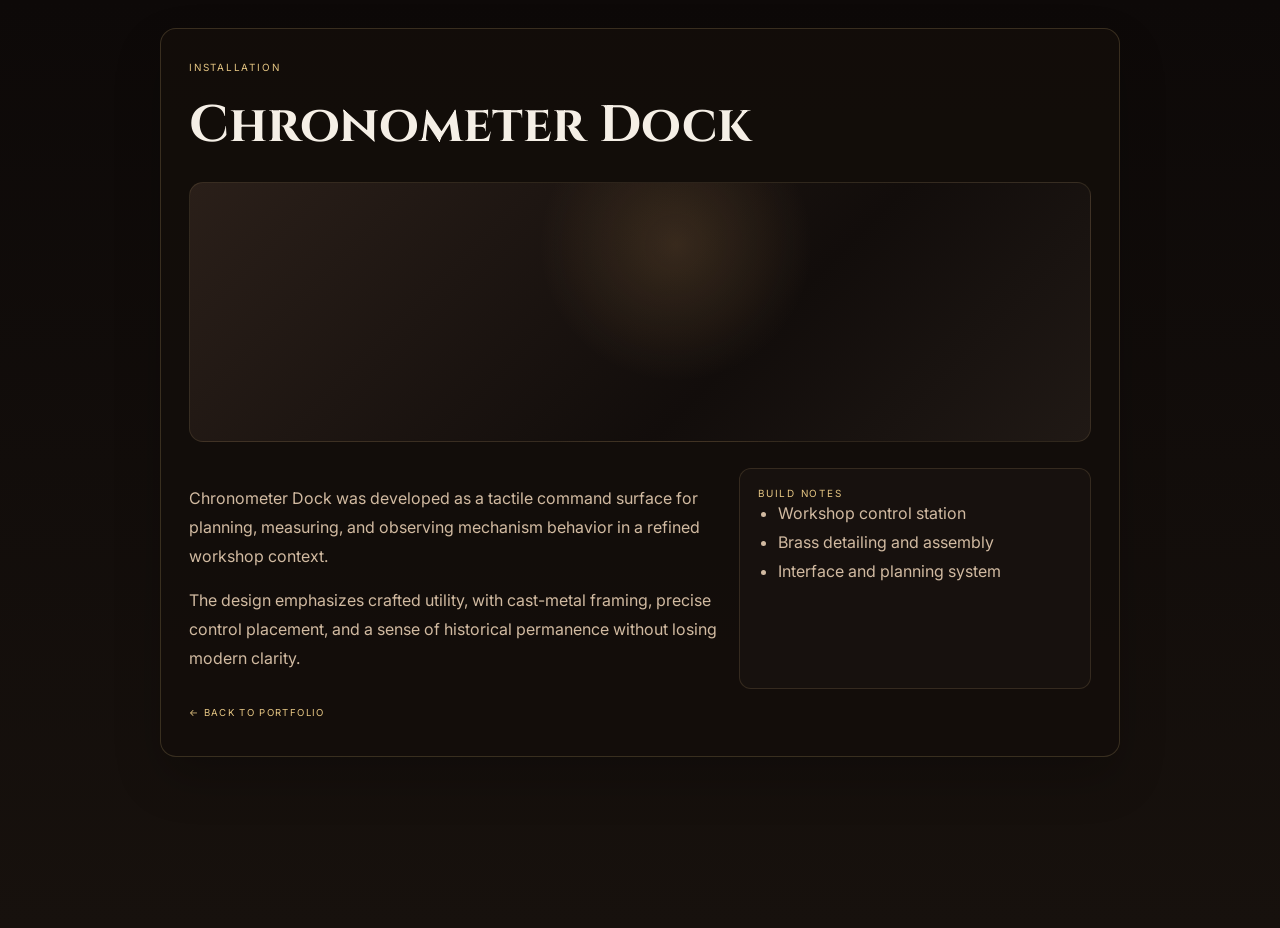
==== project-chronometer-dock.html @ 946f3e97 "Update GravForge portfolio branding and content" ====
<!DOCTYPE html>
<html lang="en">
  <head>
    <meta charset="UTF-8" />
    <meta name="viewport" content="width=device-width, initial-scale=1.0" />
    <title>Chronometer Dock | Rookwell Brassworks</title>
    <link rel="preconnect" href="https://fonts.googleapis.com" />
    <link rel="preconnect" href="https://fonts.gstatic.com" crossorigin />
    <link href="https://fonts.googleapis.com/css2?family=Cinzel:wght@500;600;700&family=Inter:wght@400;500;600;700&display=swap" rel="stylesheet" />
    <link rel="stylesheet" href="styles.css" />
    <style>
      body {
        margin: 0;
        min-height: 100vh;
        font-family: "Inter", sans-serif;
        background: linear-gradient(180deg, #0d0908, #17110d);
        color: #f5efe6;
      }
      .project-page {
        width: min(960px, calc(100% - 32px));
        margin: 28px auto 40px;
        padding: 32px 28px 36px;
        border: 1px solid rgba(231, 199, 132, 0.18);
        border-radius: 16px;
        background: rgba(19, 14, 11, 0.9);
        box-shadow: 0 22px 48px rgba(0,0,0,0.2);
      }
      .project-page h1 {
        font-family: "Cinzel", serif;
        font-size: clamp(2.2rem, 4vw, 3.6rem);
        margin: 18px 0 10px;
      }
      .project-page .kicker {
        color: #e7c784;
        letter-spacing: 0.18em;
        text-transform: uppercase;
        font-size: 0.62rem;
      }
      .project-hero {
        height: 260px;
        border: 1px solid rgba(231, 199, 132, 0.12);
        border-radius: 14px;
        margin: 22px 0 26px;
        background:
          radial-gradient(circle at 54% 24%, rgba(201,151,92,0.18), transparent 26%),
          linear-gradient(135deg, #2a1f19, #120d0b 62%, #201915);
      }
      .project-layout {
        display: grid;
        grid-template-columns: 1.2fr 0.8fr;
        gap: 22px;
      }
      .project-layout p,
      .project-layout li {
        color: #d1baa1;
        line-height: 1.8;
      }
      .project-layout ul {
        margin: 0;
        padding-left: 20px;
      }
      .info-box {
        border: 1px solid rgba(231, 199, 132, 0.14);
        border-radius: 12px;
        padding: 18px 18px 12px;
        background: rgba(28, 21, 17, 0.6);
      }
      .back-link {
        display: inline-block;
        margin-top: 18px;
        color: #e7c784;
        letter-spacing: 0.14em;
        text-transform: uppercase;
        font-size: 0.6rem;
      }
      @media (max-width: 700px) {
        .project-layout { grid-template-columns: 1fr; }
      }
    </style>
  </head>
  <body>
    <div class="project-page">
      <div class="kicker">Installation</div>
      <h1>Chronometer Dock</h1>
      <div class="project-hero"></div>
      <div class="project-layout">
        <div>
          <p>
            Chronometer Dock was developed as a tactile command surface for planning,
            measuring, and observing mechanism behavior in a refined workshop context.
          </p>
          <p>
            The design emphasizes crafted utility, with cast-metal framing, precise control
            placement, and a sense of historical permanence without losing modern clarity.
          </p>
        </div>
        <aside class="info-box">
          <div class="kicker">Build notes</div>
          <ul>
            <li>Workshop control station</li>
            <li>Brass detailing and assembly</li>
            <li>Interface and planning system</li>
          </ul>
        </aside>
      </div>
      <a class="back-link" href="index.html">← Back to portfolio</a>
    </div>
  </body>
</html>
---- styles.css ----
:root {
  --bg: #040404;
  --panel: rgba(17, 17, 17, 0.78);
  --panel-strong: rgba(11, 11, 11, 0.9);
  --steel-1: #ecf0f4;
  --steel-2: #a3adb6;
  --steel-3: #5c646d;
  --steel-4: #181d21;
  --ember: #ff6a00;
  --ember-soft: #ff9d4d;
  --line: rgba(255, 255, 255, 0.12);
  --muted: #d9dfe6;
}

* {
  box-sizing: border-box;
}

html {
  scroll-behavior: smooth;
}

body {
  margin: 0;
  min-height: 100vh;
  background: var(--bg);
  color: #f3f5f6;
  font-family: "Inter", sans-serif;
}

a {
  color: inherit;
  text-decoration: none;
}

.page-shell {
  width: min(1400px, calc(100% - 32px));
  margin: 0 auto;
  min-height: 100vh;
  display: flex;
  flex-direction: column;
  padding: 18px 0 24px;
}

.topbar {
  display: flex;
  justify-content: flex-start;
  align-items: center;
  gap: 18px;
  width: 100%;
  padding: 12px 0 18px;
  border-bottom: 1px solid var(--line);
}

.brand-lockup {
  display: flex;
  align-items: center;
  gap: 14px;
  min-width: 0;
}

.wordmark-only {
  font-family: "Cinzel", serif;
  font-size: clamp(2.8rem, 4vw, 5rem);
  letter-spacing: -0.09em;
  font-weight: 700;
  line-height: 1;
}

.grav-text {
  color: var(--ember);
}

.forge-text {
  color: #f3f5f6;
}

.forge-mark {
  position: relative;
  width: 62px;
  height: 62px;
  border-radius: 50%;
  background: radial-gradient(circle at 50% 35%, rgba(231, 235, 238, 0.96) 0%, rgba(166, 171, 176, 0.92) 18%, rgba(84, 90, 97, 0.9) 30%, rgba(22, 25, 27, 0.98) 55%, rgba(0, 0, 0, 1) 100%);
  box-shadow: inset 0 0 0 8px rgba(255, 255, 255, 0.03), 0 10px 20px rgba(0, 0, 0, 0.4);
  flex-shrink: 0;
}

.forge-mark::before,
.forge-mark::after {
  content: "";
  position: absolute;
  inset: 0;
  border-radius: 50%;
}

.forge-mark::before {
  inset: 10px;
  border: 10px solid rgba(255, 255, 255, 0.14);
  box-shadow: inset 0 0 0 1px rgba(0, 0, 0, 0.15);
}

.forge-mark::after {
  inset: 0;
  background: linear-gradient(90deg, rgba(255, 255, 255, 0.18), rgba(0, 0, 0, 0.34), rgba(255, 255, 255, 0.12));
  mask: radial-gradient(farthest-side, transparent calc(100% - 10px), #000 0);
  opacity: 0.24;
}

.forge-core {
  position: absolute;
  inset: 26% 18% 18% 18%;
  background: linear-gradient(135deg, rgba(12, 14, 16, 0.98), rgba(27, 27, 27, 0.98));
  clip-path: polygon(0 0, 100% 0, 100% 20%, 56% 20%, 56% 100%, 42% 100%, 42% 20%, 0 20%);
  box-shadow: inset 0 0 0 10px rgba(255, 255, 255, 0.03);
}

.forge-core::before {
  content: "";
  position: absolute;
  inset: 0;
  background: linear-gradient(180deg, rgba(255, 120, 36, 0.18), rgba(255, 120, 36, 0.02));
  clip-path: polygon(0 0, 100% 0, 100% 20%, 56% 20%, 56% 100%, 42% 100%, 42% 20%, 0 20%);
}

.forge-core::after {
  content: "";
  position: absolute;
  left: 50%;
  top: 30%;
  width: 82%;
  height: 82%;
  transform: translate(-50%, -5%);
  border-radius: 50%;
  background: radial-gradient(circle, rgba(255, 180, 100, 0.96) 0%, rgba(255, 114, 28, 0.92) 18%, rgba(124, 38, 0, 0.8) 40%, rgba(0, 0, 0, 0.1) 68%, transparent 100%);
  filter: blur(12px);
  opacity: 0.9;
}

.wordmark {
  display: flex;
  align-items: baseline;
  font-family: "Cinzel", serif;
  font-weight: 800;
  letter-spacing: -0.08em;
  text-transform: uppercase;
  white-space: nowrap;
  line-height: 1;
}

.grav,
.forge {
  font-size: clamp(1.15rem, 1.8vw, 2.05rem);
}

.grav {
  color: rgba(240, 244, 247, 0.9);
}

.forge {
  color: var(--ember);
}

.content {
  display: flex;
  flex-direction: column;
  gap: 22px;
  padding-top: 22px;
  flex: 1;
}

.panel {
  position: relative;
  width: min(1220px, calc(100% - 32px));
  margin: 0 auto;
  border: 1px solid var(--line);
  border-radius: 12px;
  background: rgba(17, 17, 17, 0.82);
  padding: 22px 26px 24px;
}

.panel::before {
  content: "";
  position: absolute;
  inset: 8px;
  border: 1px solid rgba(255, 255, 255, 0.05);
  border-radius: 8px;
  pointer-events: none;
}

.eyebrow {
  margin: 0 0 10px;
  color: var(--ember-soft);
  font-size: 0.62rem;
  letter-spacing: 0.18em;
  text-transform: uppercase;
}

.intro-panel h1 {
  margin: 0 0 12px;
  font-family: "Cinzel", serif;
  font-size: clamp(2.15rem, 4vw, 4rem);
  line-height: 1.05;
  letter-spacing: -0.05em;
  color: #f3f5f6;
}

.intro-copy {
  margin: 0;
  max-width: 760px;
  font-size: clamp(1.15rem, 2vw, 1.6rem);
  line-height: 1.7;
  color: var(--muted);
}

.section-head {
  display: flex;
  flex-direction: column;
  gap: 2px;
  margin-bottom: 18px;
}

.section-head h2 {
  margin: 0;
  font-family: "Cinzel", serif;
  font-size: clamp(2rem, 2.6vw, 3rem);
  line-height: 1.05;
}

.project-grid {
  display: grid;
  grid-template-columns: repeat(3, minmax(0, 1fr));
  gap: 18px;
}

.project-card {
  display: block;
  overflow: hidden;
  border: 1px solid rgba(255, 255, 255, 0.12);
  border-radius: 12px;
  background: rgba(16, 16, 16, 0.92);
  transition: transform 0.2s ease, border-color 0.2s ease, box-shadow 0.2s ease;
}

.placeholder-card {
  pointer-events: none;
}

.project-card:hover,
.project-card:focus-visible {
  transform: translateY(-2px);
  border-color: rgba(255, 157, 77, 0.28);
  box-shadow: 0 12px 26px rgba(0, 0, 0, 0.2);
}

.thumb {
  position: relative;
  height: 180px;
  border-bottom: 1px solid rgba(255, 255, 255, 0.08);
  background: linear-gradient(180deg, rgba(28, 27, 25, 1), rgba(11, 10, 9, 1));
}

.thumb-one {
  background:
    radial-gradient(circle at 35% 30%, rgba(255, 108, 0, 0.22), transparent 30%),
    linear-gradient(135deg, #26201c, #120d0b 64%, #1a1513);
}

.thumb-two {
  background:
    radial-gradient(circle at 72% 20%, rgba(255, 108, 0, 0.18), transparent 28%),
    linear-gradient(135deg, #1f1816, #100c0a 62%, #181310);
}

.thumb-three {
  background:
    radial-gradient(circle at 55% 24%, rgba(255, 108, 0, 0.14), transparent 25%),
    linear-gradient(135deg, #261f1b, #120d0b 62%, #1d1714);
}

.thumb-gear {
  position: absolute;
  width: 116px;
  height: 116px;
  left: 22px;
  top: 36px;
  border-radius: 50%;
  background: radial-gradient(circle at center, rgba(255, 255, 255, 0.18) 0%, rgba(30, 30, 30, 0.95) 18%, rgba(120, 120, 120, 0.78) 38%, rgba(22, 22, 22, 0.95) 100%);
  box-shadow: inset 0 0 0 10px rgba(255, 255, 255, 0.04);
}

.thumb-gear.small {
  width: 86px;
  height: 86px;
  right: 24px;
  left: auto;
  top: 48px;
}

.thumb-gear.tiny {
  width: 62px;
  height: 62px;
  right: 34px;
  left: auto;
  top: 52px;
}

.pipe,
.brace,
.panel-block {
  position: absolute;
}

.pipe {
  right: 32px;
  bottom: 28px;
  width: 128px;
  height: 30px;
  border-radius: 20px;
  background: linear-gradient(90deg, rgba(223, 227, 231, 0.14), rgba(255, 156, 70, 0.8), rgba(223, 227, 231, 0.14));
}

.brace {
  left: 32px;
  bottom: 28px;
  width: 170px;
  height: 20px;
  border-radius: 999px;
  background: linear-gradient(90deg, rgba(223, 227, 231, 0.18), rgba(255, 156, 70, 0.8), rgba(223, 227, 231, 0.16));
}

.panel-block {
  left: 40px;
  bottom: 32px;
  width: 172px;
  height: 88px;
  border: 1px solid rgba(223, 227, 231, 0.12);
  background: rgba(17, 17, 17, 0.7);
}

.project-copy {
  padding: 16px 18px 18px;
}

.meta {
  margin: 0 0 8px;
  color: var(--ember-soft);
  font-size: 0.62rem;
  letter-spacing: 0.18em;
  text-transform: uppercase;
}

.project-copy h3 {
  margin: 0;
  font-family: "Cinzel", serif;
  font-size: 1.05rem;
  letter-spacing: 0.14em;
  text-transform: uppercase;
}

.footer-panel {
  display: flex;
  justify-content: space-between;
  align-items: center;
  gap: 18px;
  margin-top: auto;
  margin-bottom: 0;
}

.footer-panel h2 {
  margin: 0;
  max-width: 620px;
  font-family: "Cinzel", serif;
  font-size: clamp(1.8rem, 2.3vw, 2.6rem);
  line-height: 1.15;
}

.contact-links {
  display: flex;
  flex-direction: column;
  gap: 8px;
  font-size: 0.58rem;
  text-transform: uppercase;
  letter-spacing: 0.16em;
}

.contact-links a {
  transition: color 0.2s ease;
}

.contact-links a:hover,
.contact-links a:focus-visible {
  color: var(--ember-soft);
}

@media (max-width: 900px) {
  .topbar {
    flex-direction: column;
    align-items: flex-start;
  }

  .main-nav {
    width: 100%;
    justify-content: flex-start;
    gap: 20px;
  }

  .project-grid {
    grid-template-columns: 1fr;
  }

  .footer-panel {
    flex-direction: column;
    align-items: flex-start;
  }
}

@media (max-width: 700px) {
  .main-nav {
    gap: 18px;
    letter-spacing: 0.12em;
  }

  .brand-lockup {
    gap: 10px;
  }

  .forge-mark {
    width: 52px;
    height: 52px;
  }
}
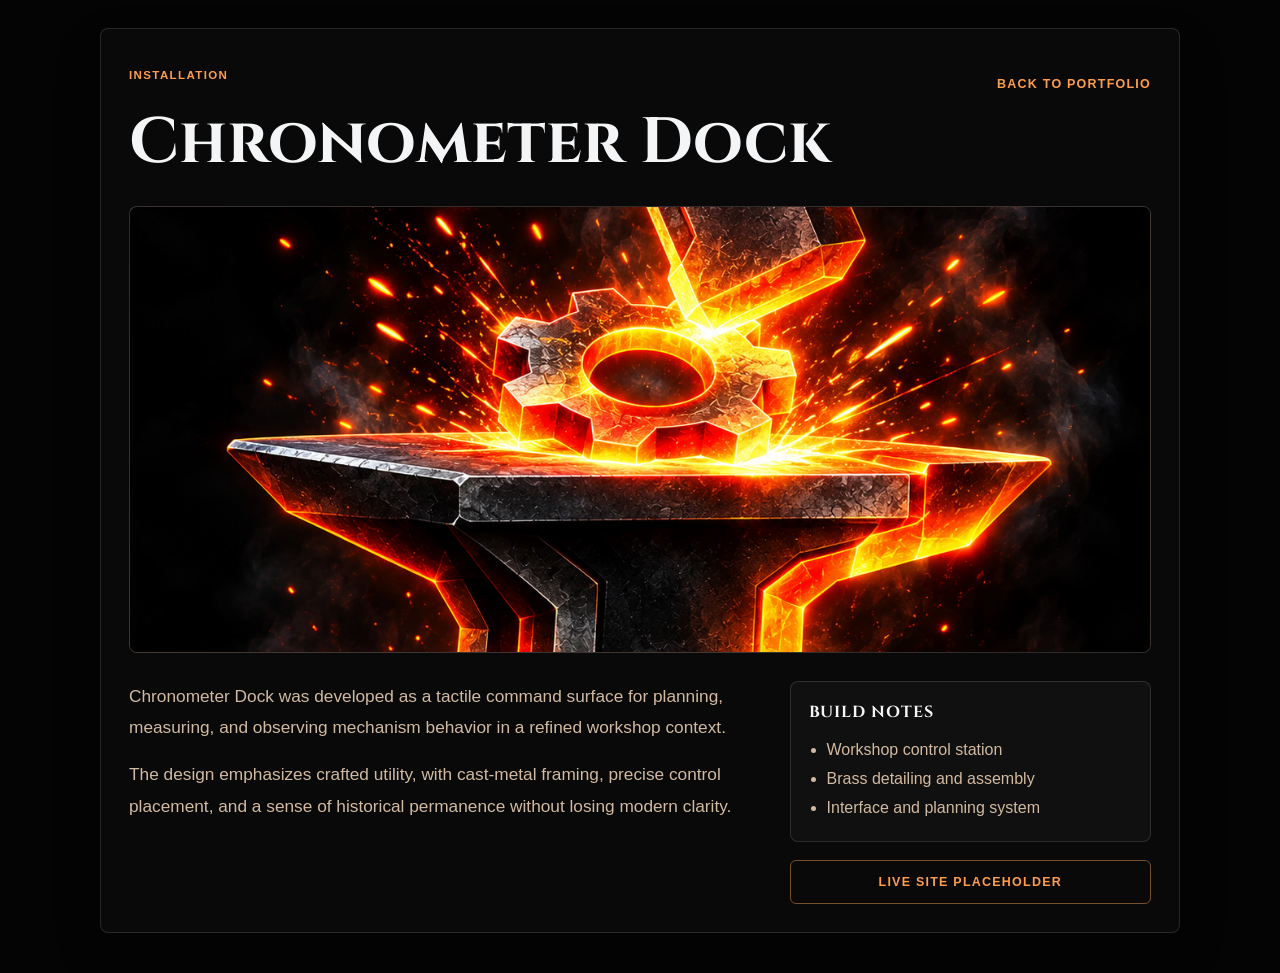
==== commit 98f22bcb: "restructured project pages" ====
--- a/project-chronometer-dock.html
+++ b/project-chronometer-dock.html
@@ -3,10 +3,10 @@
   <head>
     <meta charset="UTF-8" />
     <meta name="viewport" content="width=device-width, initial-scale=1.0" />
-    <title>Chronometer Dock | Rookwell Brassworks</title>
+    <title>Chronometer Dock | GravForge</title>
     <link rel="preconnect" href="https://fonts.googleapis.com" />
     <link rel="preconnect" href="https://fonts.gstatic.com" crossorigin />
-    <link href="https://fonts.googleapis.com/css2?family=Cinzel:wght@500;600;700&family=Inter:wght@400;500;600;700&display=swap" rel="stylesheet" />
+    <link href="https://fonts.googleapis.com/css2?family=Barlow:wght@400;500;600;700&family=Cinzel:wght@500;600;700;800&display=swap" rel="stylesheet" />
     <link rel="stylesheet" href="styles.css" />
     <style>
       body {
@@ -77,33 +77,39 @@
         .project-layout { grid-template-columns: 1fr; }
       }
     </style>
+    <link rel="stylesheet" href="project-styles.css" />
   </head>
   <body>
     <div class="project-page">
-      <div class="kicker">Installation</div>
+      <div class="project-topbar">
+        <p class="project-kicker">Installation</p>
+        <a class="back-link" href="index.html">Back to portfolio</a>
+      </div>
       <h1>Chronometer Dock</h1>
-      <div class="project-hero"></div>
+      <img class="project-hero" src="assets/GravForge_Image_2.png" alt="Chronometer Dock project preview" />
       <div class="project-layout">
         <div>
-          <p>
+          <p class="project-description">
             Chronometer Dock was developed as a tactile command surface for planning,
             measuring, and observing mechanism behavior in a refined workshop context.
           </p>
-          <p>
+          <p class="project-description">
             The design emphasizes crafted utility, with cast-metal framing, precise control
             placement, and a sense of historical permanence without losing modern clarity.
           </p>
         </div>
-        <aside class="info-box">
-          <div class="kicker">Build notes</div>
-          <ul>
-            <li>Workshop control station</li>
-            <li>Brass detailing and assembly</li>
-            <li>Interface and planning system</li>
-          </ul>
+        <aside class="project-sidebar">
+          <div class="info-box">
+            <h2>Build Notes</h2>
+            <ul>
+              <li>Workshop control station</li>
+              <li>Brass detailing and assembly</li>
+              <li>Interface and planning system</li>
+            </ul>
+          </div>
+          <a class="deployment-link" href="https://example.com" target="_blank" rel="noopener noreferrer">Live site placeholder</a>
         </aside>
       </div>
-      <a class="back-link" href="index.html">← Back to portfolio</a>
     </div>
   </body>
 </html>
--- a/styles.css
+++ b/styles.css
@@ -1,4 +1,6 @@
 :root {
+  --font-body: "Barlow", sans-serif;
+  --font-display: "Cinzel", serif;
   --bg: #040404;
   --panel: rgba(17, 17, 17, 0.78);
   --panel-strong: rgba(11, 11, 11, 0.9);
@@ -25,7 +27,9 @@
   min-height: 100vh;
   background: var(--bg);
   color: #f3f5f6;
-  font-family: "Inter", sans-serif;
+  font-family: var(--font-body);
+  font-size: 1rem;
+  line-height: 1.5;
 }
 
 a {
@@ -44,7 +48,8 @@
 
 .topbar {
   display: flex;
-  justify-content: flex-start;
+  flex-direction: column;
+  justify-content: center;
   align-items: center;
   gap: 18px;
   width: 100%;
@@ -52,17 +57,40 @@
   border-bottom: 1px solid var(--line);
 }
 
+.header-nav {
+  display: flex;
+  align-items: baseline;
+  justify-content: center;
+  gap: 28px;
+  flex-wrap: wrap;
+  font-size: 0.78rem;
+  font-weight: 600;
+  letter-spacing: 0.12em;
+  text-transform: uppercase;
+  color: rgba(243, 245, 246, 0.82);
+}
+
+.header-nav a {
+  transition: color 0.2s ease;
+}
+
+.header-nav a:hover,
+.header-nav a:focus-visible {
+  color: var(--ember-soft);
+}
+
 .brand-lockup {
   display: flex;
   align-items: center;
   gap: 14px;
   min-width: 0;
+  text-decoration: none;
 }
 
 .wordmark-only {
-  font-family: "Cinzel", serif;
+  font-family: var(--font-display);
   font-size: clamp(2.8rem, 4vw, 5rem);
-  letter-spacing: -0.09em;
+  letter-spacing: 0;
   font-weight: 700;
   line-height: 1;
 }
@@ -190,14 +218,15 @@
 .eyebrow {
   margin: 0 0 10px;
   color: var(--ember-soft);
-  font-size: 0.62rem;
-  letter-spacing: 0.18em;
+  font-size: 0.7rem;
+  font-weight: 600;
+  letter-spacing: 0.12em;
   text-transform: uppercase;
 }
 
 .intro-panel h1 {
   margin: 0 0 12px;
-  font-family: "Cinzel", serif;
+  font-family: var(--font-display);
   font-size: clamp(2.15rem, 4vw, 4rem);
   line-height: 1.05;
   letter-spacing: -0.05em;
@@ -208,7 +237,7 @@
   margin: 0;
   max-width: 760px;
   font-size: clamp(1.15rem, 2vw, 1.6rem);
-  line-height: 1.7;
+  line-height: 1.55;
   color: var(--muted);
 }
 
@@ -221,19 +250,21 @@
 
 .section-head h2 {
   margin: 0;
-  font-family: "Cinzel", serif;
+  font-family: var(--font-display);
   font-size: clamp(2rem, 2.6vw, 3rem);
   line-height: 1.05;
 }
 
 .project-grid {
   display: grid;
-  grid-template-columns: repeat(3, minmax(0, 1fr));
+  grid-template-columns: repeat(2, minmax(0, 1fr));
   gap: 18px;
 }
 
 .project-card {
-  display: block;
+  display: flex;
+  flex-direction: column;
+  aspect-ratio: 1;
   overflow: hidden;
   border: 1px solid rgba(255, 255, 255, 0.12);
   border-radius: 12px;
@@ -254,9 +285,17 @@
 
 .thumb {
   position: relative;
-  height: 180px;
+  min-height: 0;
+  flex: 1 1 auto;
   border-bottom: 1px solid rgba(255, 255, 255, 0.08);
   background: linear-gradient(180deg, rgba(28, 27, 25, 1), rgba(11, 10, 9, 1));
+}
+
+.project-thumbnail {
+  width: 100%;
+  height: 100%;
+  display: block;
+  object-fit: cover;
 }
 
 .thumb-one {
@@ -344,16 +383,17 @@
 .meta {
   margin: 0 0 8px;
   color: var(--ember-soft);
-  font-size: 0.62rem;
-  letter-spacing: 0.18em;
+  font-size: 0.7rem;
+  font-weight: 600;
+  letter-spacing: 0.12em;
   text-transform: uppercase;
 }
 
 .project-copy h3 {
   margin: 0;
-  font-family: "Cinzel", serif;
+  font-family: var(--font-display);
   font-size: 1.05rem;
-  letter-spacing: 0.14em;
+  letter-spacing: 0.06em;
   text-transform: uppercase;
 }
 
@@ -366,10 +406,37 @@
   margin-bottom: 0;
 }
 
+.footer-contact {
+  width: 100%;
+}
+
+.footer-contact > .eyebrow {
+  margin-bottom: 10px;
+}
+
+.contact-card {
+  display: flex;
+  align-items: center;
+  gap: 18px;
+}
+
+.footer-logo {
+  width: 76px;
+  height: 76px;
+  object-fit: contain;
+  flex-shrink: 0;
+}
+
+.contact-info {
+  display: flex;
+  flex-direction: column;
+  gap: 10px;
+}
+
 .footer-panel h2 {
   margin: 0;
   max-width: 620px;
-  font-family: "Cinzel", serif;
+  font-family: var(--font-display);
   font-size: clamp(1.8rem, 2.3vw, 2.6rem);
   line-height: 1.15;
 }
@@ -378,9 +445,10 @@
   display: flex;
   flex-direction: column;
   gap: 8px;
-  font-size: 0.58rem;
+  font-size: 0.72rem;
+  font-weight: 600;
   text-transform: uppercase;
-  letter-spacing: 0.16em;
+  letter-spacing: 0.1em;
 }
 
 .contact-links a {
@@ -395,7 +463,7 @@
 @media (max-width: 900px) {
   .topbar {
     flex-direction: column;
-    align-items: flex-start;
+    align-items: center;
   }
 
   .main-nav {
@@ -404,10 +472,6 @@
     gap: 20px;
   }
 
-  .project-grid {
-    grid-template-columns: 1fr;
-  }
-
   .footer-panel {
     flex-direction: column;
     align-items: flex-start;
@@ -429,3 +493,9 @@
     height: 52px;
   }
 }
+
+@media (max-width: 500px) {
+  .project-grid {
+    grid-template-columns: 1fr;
+  }
+}
--- a/project-styles.css
+++ b/project-styles.css
@@ -0,0 +1,137 @@
+body {
+  margin: 0;
+  min-height: 100vh;
+  background: var(--bg);
+  color: #f3f5f6;
+}
+
+.project-page {
+  width: min(1080px, calc(100% - 32px));
+  margin: 28px auto 40px;
+  padding: 28px;
+  border: 1px solid var(--line);
+  border-radius: 8px;
+  background: var(--panel-strong);
+}
+
+.project-topbar {
+  display: flex;
+  align-items: center;
+  justify-content: space-between;
+  gap: 16px;
+}
+
+.back-link,
+.deployment-link {
+  color: var(--ember-soft);
+  font-size: 0.78rem;
+  font-weight: 600;
+  letter-spacing: 0.1em;
+  text-transform: uppercase;
+}
+
+.back-link:hover,
+.back-link:focus-visible,
+.deployment-link:hover,
+.deployment-link:focus-visible {
+  color: #f3f5f6;
+}
+
+.project-kicker {
+  margin: 0;
+  color: var(--ember-soft);
+  font-size: 0.72rem;
+  font-weight: 600;
+  letter-spacing: 0.12em;
+  text-transform: uppercase;
+}
+
+.project-page h1 {
+  margin: 14px 0 0;
+  font-family: var(--font-display);
+  font-size: clamp(2.2rem, 5vw, 4rem);
+  line-height: 1.1;
+}
+
+.project-hero {
+  width: 100%;
+  height: auto;
+  aspect-ratio: 16 / 7;
+  display: block;
+  margin: 28px 0;
+  border: 1px solid var(--line);
+  border-radius: 8px;
+  object-fit: cover;
+}
+
+.project-layout {
+  display: grid;
+  grid-template-columns: minmax(0, 1.4fr) minmax(250px, 0.8fr);
+  gap: 28px;
+}
+
+.project-description {
+  margin: 0;
+  color: var(--muted);
+  font-size: 1.08rem;
+  line-height: 1.65;
+}
+
+.project-description + .project-description {
+  margin-top: 16px;
+}
+
+.project-sidebar {
+  display: flex;
+  flex-direction: column;
+  gap: 18px;
+}
+
+.info-box {
+  padding: 18px;
+  border: 1px solid var(--line);
+  border-radius: 8px;
+  background: rgba(255, 255, 255, 0.03);
+}
+
+.info-box h2 {
+  margin: 0 0 12px;
+  font-family: var(--font-display);
+  font-size: 1rem;
+  letter-spacing: 0.06em;
+  text-transform: uppercase;
+}
+
+.info-box ul {
+  margin: 0;
+  padding-left: 18px;
+  color: var(--muted);
+  line-height: 1.7;
+}
+
+.deployment-link {
+  display: inline-flex;
+  justify-content: center;
+  padding: 12px 14px;
+  border: 1px solid rgba(255, 157, 77, 0.45);
+  border-radius: 6px;
+}
+
+@media (max-width: 700px) {
+  .project-page {
+    width: min(100% - 24px, 1080px);
+    margin: 12px auto 24px;
+    padding: 20px;
+  }
+
+  .project-topbar,
+  .project-layout {
+    align-items: flex-start;
+    grid-template-columns: 1fr;
+  }
+
+  .project-hero {
+    aspect-ratio: 4 / 3;
+    margin: 22px 0;
+  }
+}
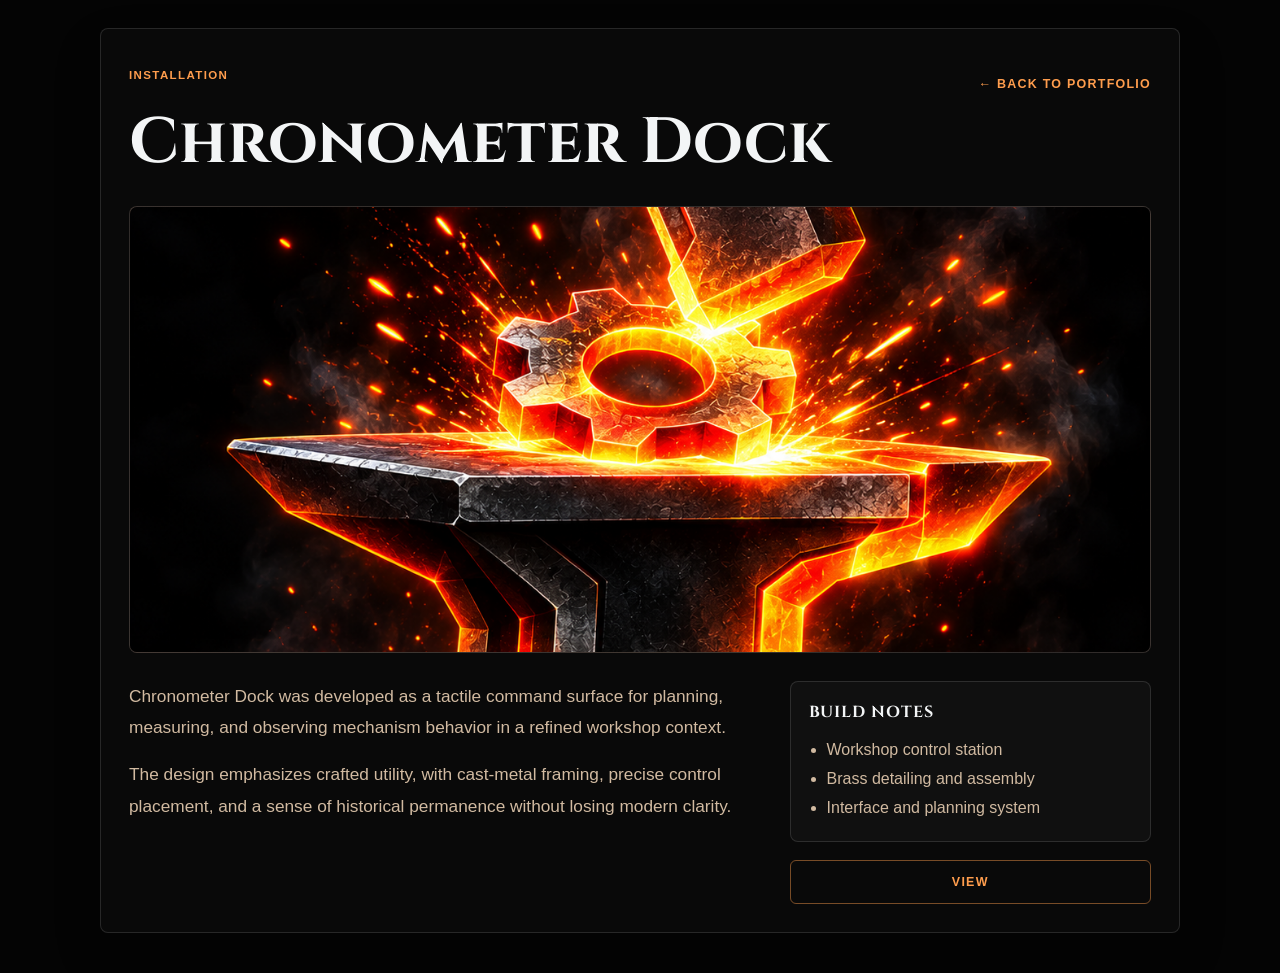
==== commit 3091831a: "Improved navigation design of project pages" ====
--- a/project-chronometer-dock.html
+++ b/project-chronometer-dock.html
@@ -83,7 +83,7 @@
     <div class="project-page">
       <div class="project-topbar">
         <p class="project-kicker">Installation</p>
-        <a class="back-link" href="index.html">Back to portfolio</a>
+        <a class="back-link" href="index.html">&larr; Back to portfolio</a>
       </div>
       <h1>Chronometer Dock</h1>
       <img class="project-hero" src="assets/GravForge_Image_2.png" alt="Chronometer Dock project preview" />
@@ -107,7 +107,7 @@
               <li>Interface and planning system</li>
             </ul>
           </div>
-          <a class="deployment-link" href="https://example.com" target="_blank" rel="noopener noreferrer">Live site placeholder</a>
+          <a class="deployment-link" href="https://example.com" target="_blank" rel="noopener noreferrer">View</a>
         </aside>
       </div>
     </div>
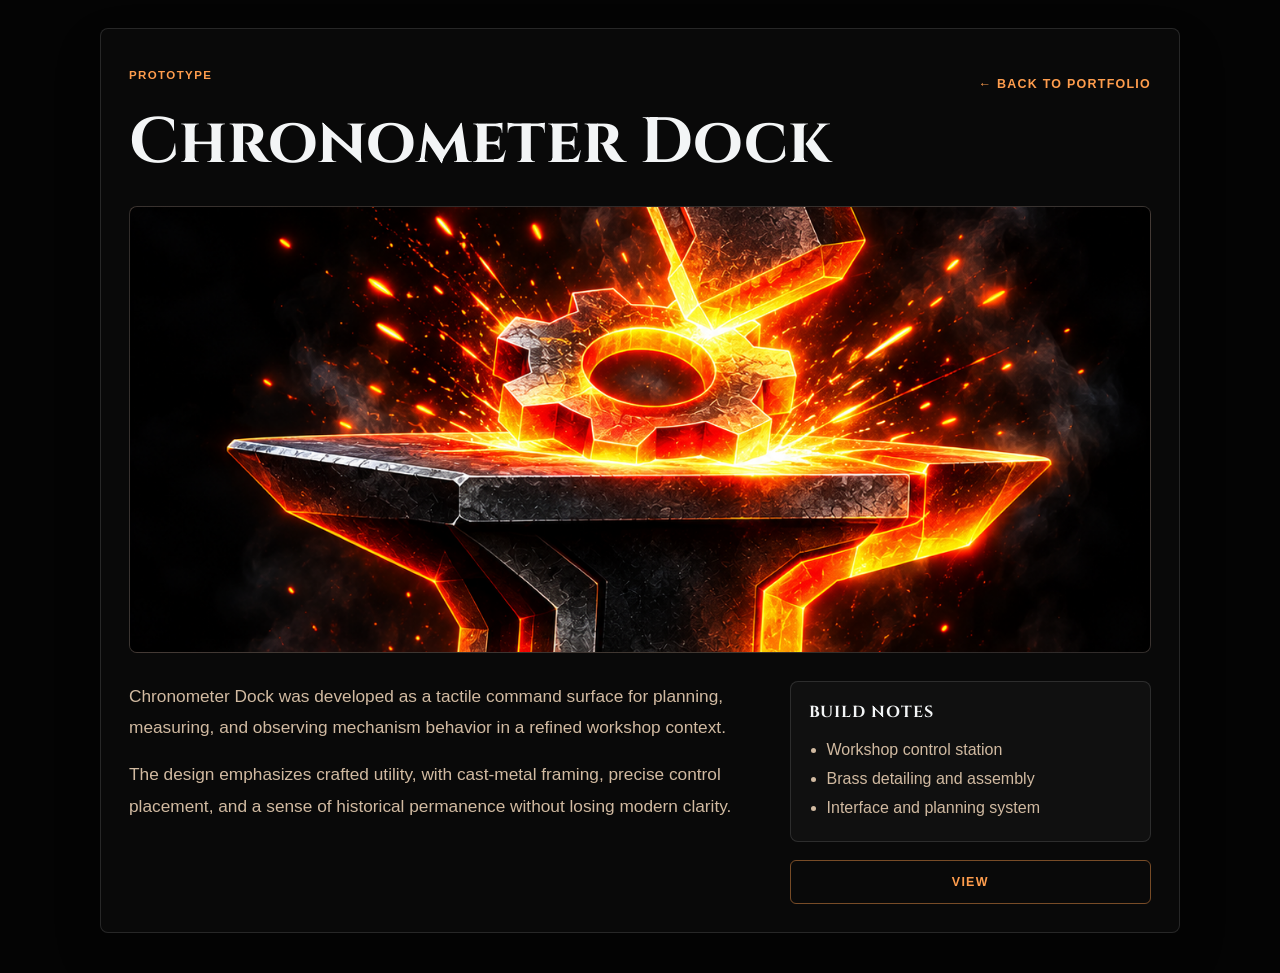
==== commit d0a4be85: "reworked project pages design to be consistent" ====
--- a/project-chronometer-dock.html
+++ b/project-chronometer-dock.html
@@ -82,7 +82,7 @@
   <body>
     <div class="project-page">
       <div class="project-topbar">
-        <p class="project-kicker">Installation</p>
+        <p class="project-kicker">Prototype</p>
         <a class="back-link" href="index.html">&larr; Back to portfolio</a>
       </div>
       <h1>Chronometer Dock</h1>
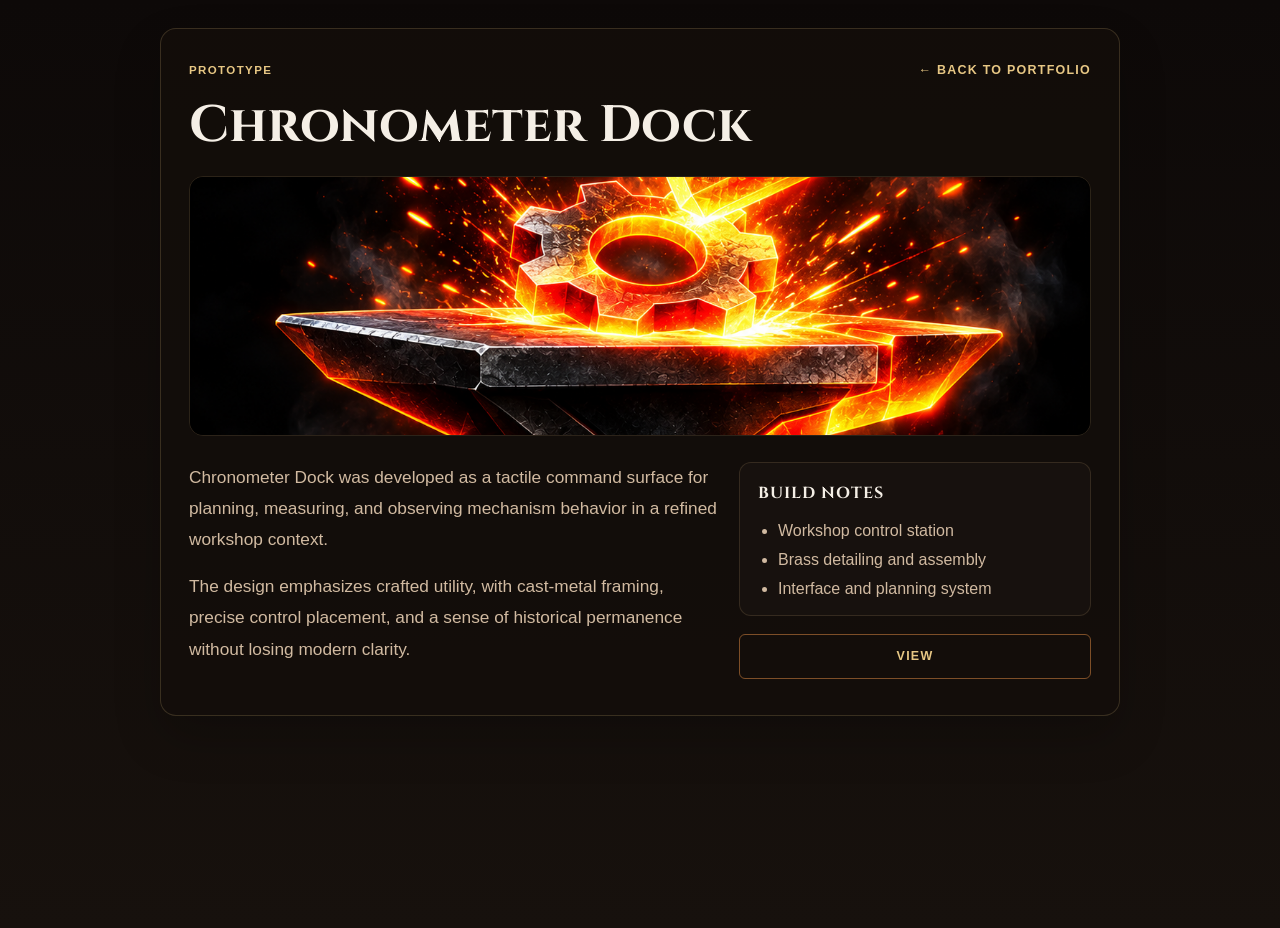
==== commit 94f54bfd: "migrated all CSS code to styles.css file" ====
--- a/project-chronometer-dock.html
+++ b/project-chronometer-dock.html
@@ -8,78 +8,8 @@
     <link rel="preconnect" href="https://fonts.gstatic.com" crossorigin />
     <link href="https://fonts.googleapis.com/css2?family=Barlow:wght@400;500;600;700&family=Cinzel:wght@500;600;700;800&display=swap" rel="stylesheet" />
     <link rel="stylesheet" href="styles.css" />
-    <style>
-      body {
-        margin: 0;
-        min-height: 100vh;
-        font-family: "Inter", sans-serif;
-        background: linear-gradient(180deg, #0d0908, #17110d);
-        color: #f5efe6;
-      }
-      .project-page {
-        width: min(960px, calc(100% - 32px));
-        margin: 28px auto 40px;
-        padding: 32px 28px 36px;
-        border: 1px solid rgba(231, 199, 132, 0.18);
-        border-radius: 16px;
-        background: rgba(19, 14, 11, 0.9);
-        box-shadow: 0 22px 48px rgba(0,0,0,0.2);
-      }
-      .project-page h1 {
-        font-family: "Cinzel", serif;
-        font-size: clamp(2.2rem, 4vw, 3.6rem);
-        margin: 18px 0 10px;
-      }
-      .project-page .kicker {
-        color: #e7c784;
-        letter-spacing: 0.18em;
-        text-transform: uppercase;
-        font-size: 0.62rem;
-      }
-      .project-hero {
-        height: 260px;
-        border: 1px solid rgba(231, 199, 132, 0.12);
-        border-radius: 14px;
-        margin: 22px 0 26px;
-        background:
-          radial-gradient(circle at 54% 24%, rgba(201,151,92,0.18), transparent 26%),
-          linear-gradient(135deg, #2a1f19, #120d0b 62%, #201915);
-      }
-      .project-layout {
-        display: grid;
-        grid-template-columns: 1.2fr 0.8fr;
-        gap: 22px;
-      }
-      .project-layout p,
-      .project-layout li {
-        color: #d1baa1;
-        line-height: 1.8;
-      }
-      .project-layout ul {
-        margin: 0;
-        padding-left: 20px;
-      }
-      .info-box {
-        border: 1px solid rgba(231, 199, 132, 0.14);
-        border-radius: 12px;
-        padding: 18px 18px 12px;
-        background: rgba(28, 21, 17, 0.6);
-      }
-      .back-link {
-        display: inline-block;
-        margin-top: 18px;
-        color: #e7c784;
-        letter-spacing: 0.14em;
-        text-transform: uppercase;
-        font-size: 0.6rem;
-      }
-      @media (max-width: 700px) {
-        .project-layout { grid-template-columns: 1fr; }
-      }
-    </style>
-    <link rel="stylesheet" href="project-styles.css" />
   </head>
-  <body>
+  <body class="project-body">
     <div class="project-page">
       <div class="project-topbar">
         <p class="project-kicker">Prototype</p>
--- a/styles.css
+++ b/styles.css
@@ -74,9 +74,15 @@
   transition: color 0.2s ease;
 }
 
-.header-nav a:hover,
+@media (hover: hover) and (pointer: fine) {
+  .header-nav a:hover {
+    color: var(--ember-soft);
+  }
+}
+
 .header-nav a:focus-visible {
-  color: var(--ember-soft);
+  outline: 1px solid var(--ember-soft);
+  outline-offset: 4px;
 }
 
 .brand-lockup {
@@ -193,7 +199,6 @@
   flex-direction: column;
   gap: 22px;
   padding-top: 22px;
-  flex: 1;
 }
 
 .panel {
@@ -235,10 +240,12 @@
 
 .intro-copy {
   margin: 0;
-  max-width: 760px;
   font-size: clamp(1.15rem, 2vw, 1.6rem);
   line-height: 1.55;
   color: var(--muted);
+  letter-spacing: normal;
+  word-spacing: normal;
+  text-align: left;
 }
 
 .section-head {
@@ -246,6 +253,13 @@
   flex-direction: column;
   gap: 2px;
   margin-bottom: 18px;
+}
+
+.work-panel .section-head {
+  flex-direction: row;
+  align-items: flex-end;
+  justify-content: space-between;
+  gap: 18px;
 }
 
 .section-head h2 {
@@ -255,16 +269,137 @@
   line-height: 1.05;
 }
 
+.project-navigator {
+  display: flex;
+  align-items: center;
+  gap: 8px;
+}
+
+.project-nav-button {
+  width: 38px;
+  height: 38px;
+  display: grid;
+  place-items: center;
+  padding: 0;
+  border: 1px solid var(--line);
+  border-radius: 6px;
+  background: rgba(255, 255, 255, 0.02);
+  color: var(--steel-1);
+  font: inherit;
+  font-size: 1.15rem;
+  cursor: pointer;
+  transition: border-color 0.2s ease, background 0.2s ease, color 0.2s ease;
+}
+
+.project-nav-button:hover,
+.project-nav-button:focus-visible {
+  border-color: var(--ember-soft);
+  background: rgba(255, 106, 0, 0.1);
+  color: var(--ember-soft);
+  outline: 1px solid var(--ember-soft);
+  outline-offset: 3px;
+}
+
+.project-nav-button:disabled {
+  cursor: default;
+  border-color: var(--line);
+  background: transparent;
+  color: var(--steel-3);
+  opacity: 0.45;
+}
+
+.project-carousel {
+  overflow: hidden;
+}
+
 .project-grid {
-  display: grid;
-  grid-template-columns: repeat(2, minmax(0, 1fr));
+  display: flex;
   gap: 18px;
+  overflow-x: auto;
+  scroll-snap-type: x mandatory;
+  scrollbar-width: none;
+  scroll-behavior: smooth;
+  touch-action: manipulation;
+  -webkit-overflow-scrolling: touch;
+}
+
+.project-grid::-webkit-scrollbar {
+  display: none;
+}
+
+.project-swipe-cue {
+  display: flex;
+  justify-content: center;
+  gap: 14px;
+  height: 18px;
+  margin-top: 12px;
+  color: var(--ember-soft);
+  opacity: 0.82;
+  pointer-events: none;
+}
+
+.project-swipe-direction {
+  display: flex;
+  gap: 3px;
+  opacity: 0;
+  transition: opacity 0.2s ease;
+}
+
+.project-swipe-cue.can-go-previous .project-swipe-previous,
+.project-swipe-cue.can-go-next .project-swipe-next {
+  opacity: 1;
+}
+
+.project-swipe-direction span {
+  width: 9px;
+  height: 9px;
+  border-top: 1px solid currentColor;
+  border-right: 1px solid currentColor;
+  transform: rotate(45deg);
+  animation: project-swipe-next 1.4s ease-in-out infinite alternate;
+}
+
+.project-swipe-direction span:last-child {
+  animation-delay: 0.16s;
+}
+
+.project-swipe-previous span {
+  transform: rotate(-135deg);
+  animation-name: project-swipe-previous;
+}
+
+@keyframes project-swipe-next {
+  from {
+    transform: translateX(-3px) rotate(45deg);
+  }
+
+  to {
+    transform: translateX(3px) rotate(45deg);
+  }
+}
+
+@keyframes project-swipe-previous {
+  from {
+    transform: translateX(3px) rotate(-135deg);
+  }
+
+  to {
+    transform: translateX(-3px) rotate(-135deg);
+  }
+}
+
+@media (prefers-reduced-motion: reduce) {
+  .project-swipe-direction span {
+    animation: none;
+  }
 }
 
 .project-card {
   display: flex;
+  flex: 0 0 calc((100% - 18px) / 2);
   flex-direction: column;
   aspect-ratio: 1;
+  scroll-snap-align: start;
   overflow: hidden;
   border: 1px solid rgba(255, 255, 255, 0.12);
   border-radius: 12px;
@@ -402,7 +537,7 @@
   justify-content: space-between;
   align-items: center;
   gap: 18px;
-  margin-top: auto;
+  margin-top: 22px;
   margin-bottom: 0;
 }
 
@@ -412,6 +547,7 @@
 
 .footer-contact > .eyebrow {
   margin-bottom: 10px;
+  text-align: left;
 }
 
 .contact-card {
@@ -460,7 +596,7 @@
   color: var(--ember-soft);
 }
 
-@media (max-width: 900px) {
+@media (max-width: 900px), (hover: none) and (pointer: coarse) {
   .topbar {
     flex-direction: column;
     align-items: center;
@@ -476,6 +612,95 @@
     flex-direction: column;
     align-items: flex-start;
   }
+
+  .project-navigator {
+    display: none;
+  }
+
+  .project-grid {
+    display: grid;
+    grid-auto-flow: column;
+    grid-auto-columns: 100%;
+    grid-template-rows: repeat(2, minmax(0, 1fr));
+    height: calc((100vw - 116px) * 2 + 18px);
+    overflow-x: auto;
+    overflow-y: hidden;
+    scroll-snap-type: x mandatory;
+    touch-action: manipulation;
+  }
+
+  .project-card {
+    width: 100%;
+    min-height: 0;
+    scroll-snap-align: start;
+  }
+}
+
+@media (min-width: 901px) {
+  .project-navigator {
+    display: flex;
+  }
+
+  .project-grid {
+    display: flex;
+    height: auto;
+    overflow-x: auto;
+    overflow-y: hidden;
+    scroll-snap-type: x mandatory;
+    touch-action: manipulation;
+  }
+
+  .project-card {
+    width: auto;
+    min-height: initial;
+    flex-basis: calc((100% - 18px) / 2);
+  }
+}
+
+@media (min-width: 600px) and (max-width: 900px), (min-width: 600px) and (hover: none) and (pointer: coarse) {
+  .project-grid {
+    display: flex;
+    height: auto;
+  }
+
+  .project-card {
+    flex: 0 0 calc((100% - 18px) / 2);
+    width: auto;
+  }
+}
+
+@media (max-width: 599px) {
+  .footer-panel {
+    align-items: center;
+    text-align: center;
+  }
+
+  .contact-card,
+  .contact-links {
+    justify-content: center;
+    align-items: center;
+  }
+
+  .contact-card {
+    flex-direction: column;
+    gap: 12px;
+  }
+
+  .contact-info {
+    display: contents;
+  }
+
+  .footer-panel h2 {
+    order: 1;
+  }
+
+  .footer-logo {
+    order: 2;
+  }
+
+  .contact-links {
+    order: 3;
+  }
 }
 
 @media (max-width: 700px) {
@@ -495,7 +720,163 @@
 }
 
 @media (max-width: 500px) {
-  .project-grid {
+  .work-panel .section-head {
+    align-items: flex-start;
+  }
+
+  .contact-card {
+    flex-direction: column;
+    align-items: center;
+    gap: 12px;
+  }
+
+  .contact-info {
+    min-width: 0;
+  }
+
+  .contact-links a {
+    overflow-wrap: anywhere;
+  }
+}
+
+.project-body {
+  margin: 0;
+  min-height: 100vh;
+  font-family: "Inter", sans-serif;
+  background: linear-gradient(180deg, #0d0908, #17110d);
+  color: #f5efe6;
+}
+
+.project-page {
+  width: min(960px, calc(100% - 32px));
+  margin: 28px auto 40px;
+  padding: 32px 28px 36px;
+  border: 1px solid rgba(231, 199, 132, 0.18);
+  border-radius: 16px;
+  background: rgba(19, 14, 11, 0.9);
+  box-shadow: 0 22px 48px rgba(0, 0, 0, 0.2);
+}
+
+.project-topbar {
+  display: flex;
+  align-items: center;
+  justify-content: space-between;
+  gap: 16px;
+}
+
+.back-link,
+.deployment-link {
+  color: #e7c784;
+  font-size: 0.78rem;
+  font-weight: 600;
+  letter-spacing: 0.1em;
+  text-transform: uppercase;
+}
+
+.back-link:hover,
+.back-link:focus-visible,
+.deployment-link:hover,
+.deployment-link:focus-visible {
+  color: #f3f5f6;
+}
+
+.project-kicker {
+  margin: 0;
+  color: #e7c784;
+  font-size: 0.72rem;
+  font-weight: 600;
+  letter-spacing: 0.12em;
+  text-transform: uppercase;
+}
+
+.project-page h1 {
+  margin: 18px 0 10px;
+  font-family: "Cinzel", serif;
+  font-size: clamp(2.2rem, 4vw, 3.6rem);
+  line-height: 1.1;
+}
+
+.project-hero {
+  width: 100%;
+  height: 260px;
+  display: block;
+  margin: 22px 0 26px;
+  border: 1px solid rgba(231, 199, 132, 0.12);
+  border-radius: 14px;
+  object-fit: cover;
+}
+
+.project-layout {
+  display: grid;
+  grid-template-columns: 1.2fr 0.8fr;
+  gap: 22px;
+}
+
+.project-layout p,
+.project-layout li {
+  color: #d1baa1;
+  line-height: 1.8;
+}
+
+.project-layout ul {
+  margin: 0;
+  padding-left: 20px;
+}
+
+.project-description {
+  margin: 0;
+  font-size: 1.08rem;
+}
+
+.project-description + .project-description {
+  margin-top: 16px;
+}
+
+.project-sidebar {
+  display: flex;
+  flex-direction: column;
+  gap: 18px;
+}
+
+.info-box {
+  padding: 18px 18px 12px;
+  border: 1px solid rgba(231, 199, 132, 0.14);
+  border-radius: 12px;
+  background: rgba(28, 21, 17, 0.6);
+}
+
+.info-box h2 {
+  margin: 0 0 12px;
+  font-family: var(--font-display);
+  font-size: 1rem;
+  letter-spacing: 0.06em;
+  text-transform: uppercase;
+}
+
+.deployment-link {
+  display: inline-flex;
+  justify-content: center;
+  padding: 12px 14px;
+  border: 1px solid rgba(255, 157, 77, 0.45);
+  border-radius: 6px;
+}
+
+@media (max-width: 700px) {
+  .project-page {
+    width: min(100% - 24px, 960px);
+    margin: 12px auto 24px;
+    padding: 20px;
+  }
+
+  .project-topbar,
+  .project-layout {
+    align-items: flex-start;
     grid-template-columns: 1fr;
   }
-}
+
+  .project-hero {
+    height: auto;
+    aspect-ratio: 4 / 3;
+    margin: 22px 0;
+  }
+}
